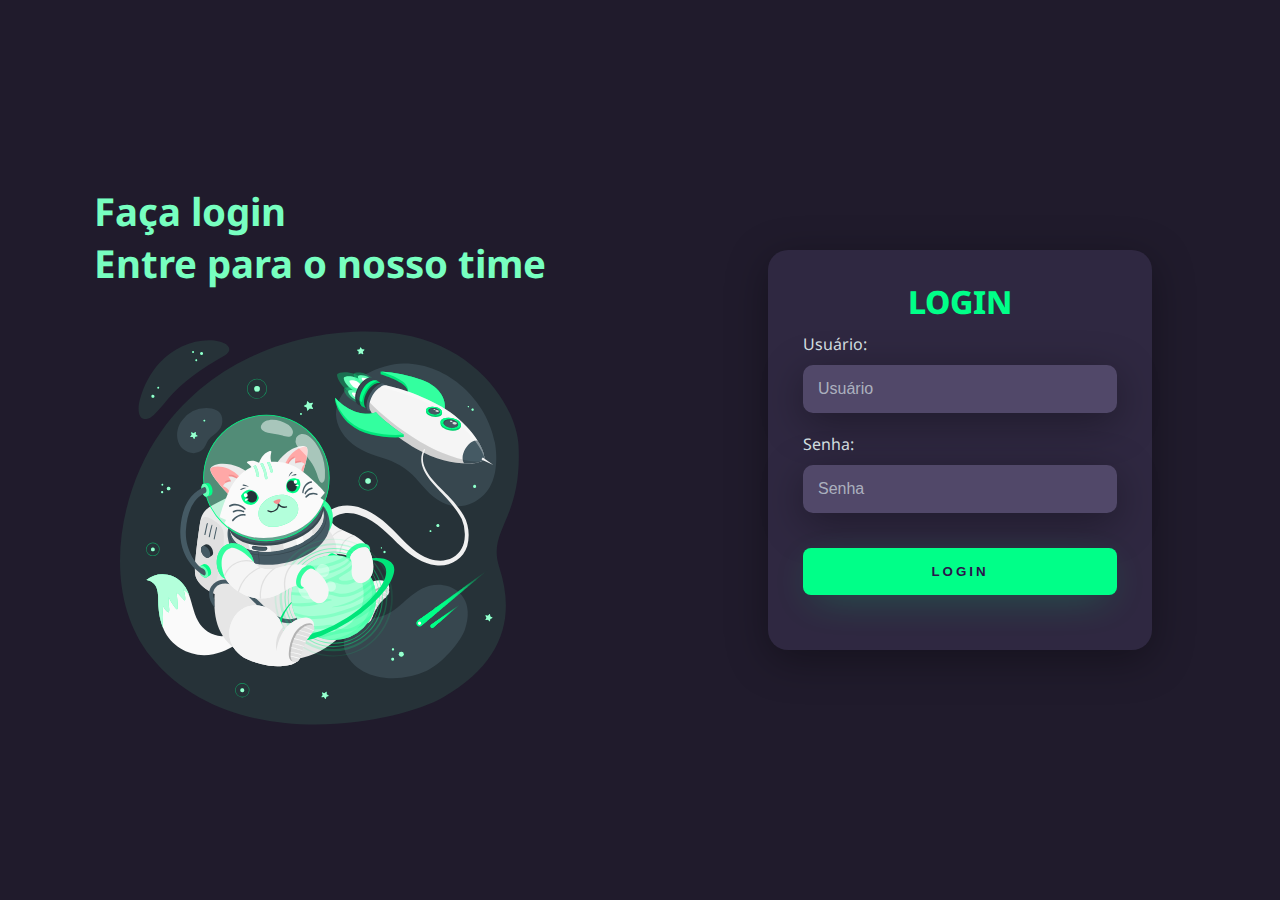
==== index.html @ 926bb823 "atualizado" ====
<!DOCTYPE html>
<html lang="pt-br">
<head>
    <meta charset="UTF-8">
    <meta http-equiv="X-UA-Compatible" content="IE=edge">
    <meta name="viewport" content="width=device-width, initial-scale=1.0">
    <title>Login</title>
    <link rel="stylesheet" href="style.css">
</head>
<body>
    <main class="main-login">
        <section class="left-login">
            <h1>Faça login <br>Entre para o nosso time</h1>
            <img src="cat-astronaut-animate.svg" class="left-login-image" alt="Gato Astronauta">
        </section>
        <section class="right-login">
            <div class="card-login">
                <h1>Login</h1>
                <div class="textfield">
                    <label for="usuario">Usuário: </label>
                    <input type="text" name="usuario" placeholder="Usuário" minlength="40">
                </div>
                <div class="textfield">
                    <label for="senha">Senha: </label>
                    <input type="password" name="senha" placeholder="Senha" maxlength="40">
                </div>
                <button class="btn-login">Login</button>
            </div>
        </section>
        
    </main>
</body>
</html>
---- style.css ----
@import url('https://fonts.googleapis.com/css2?family=Noto+Sans:wght@400;700&display=swap');

* {
    box-sizing: border-box;
}

body {
    margin: 0;
    font-family: 'Noto Sans', sans-serif;
}

.main-login {
    width: 100vw;
    height: 100vh;
    background-color: #201b2c;
    display: flex;
    justify-content: center;
    align-items: center;
}

.main-login .left-login {
    width: 50vw;
    height: 100vh;
    display: flex;
    justify-content: center;
    align-items: center;
    flex-direction: column;
}

.main-login .left-login h1 {
    font-size: 3vw;
    color: #77ffc0;
}

.main-login .left-login .left-login-image {
    width: 33.3vw;
}

.main-login .right-login {
    width: 50vw;
    height: 100vh;
    display: flex;
    justify-content: center;
    align-items: center;
}

.main-login .right-login .card-login {
    width: 60%;
    display: flex;
    justify-content: center;
    align-items: center;
    flex-direction: column;
    padding: 30px 35px;
    background-color: #2f2841;
    border-radius: 20px;
    box-shadow: 0px 10px 40px #00000056;
}

.main-login .right-login .card-login h1 {
    color: #00ff88;
    font-weight: 800;
    margin: 0;
    text-transform: uppercase;
}

.main-login .right-login .card-login .textfield {
    width: 100%;
    display: flex;
    flex-direction: column;
    align-items: flex-start;
    justify-content: center;
    margin: 10px 0px;
}

.main-login .right-login .card-login .textfield input {
    width: 100%;
    border: none;
    border-radius: 10px;
    padding: 15px;
    background: #514869;
    color: #f0ffffde;
    font-size: 12pt;
    box-shadow: 0px 10px 40px #00000056;
    outline: none;
    box-sizing: border-box;
}

.main-login .right-login .card-login .textfield label {
    color: #f0ffffde;
    margin-bottom: 10px;
}

.main-login .right-login .card-login .textfield input::placeholder {
    color: #f0ffff94;
}

.main-login .right-login .card-login .btn-login {
    width: 100%;
    padding: 16px 0px;
    margin: 25px;
    border: none;
    border-radius: 8px;
    outline: none;
    text-transform: uppercase;
    font-weight: 800;
    letter-spacing: 3px;
    color: #2b134b;
    background: #00ff88;
    cursor: pointer;
    box-shadow: 0px 10px 40px -12px #00ff8052;
}

/* Problema de responsividade no Moto G4 deitado. De pé está perfeito*/

@media only screen and (max-width: 950px){
    .main-login .right-login .card-login {
        width: 85%;
    }
}

@media only screen and (max-width: 600px){
    .main-login {
        flex-direction: column;
    }

    .main-login .left-login h1 {
        display: none;
    }

    .main-login .left-login {
        width: 100%;
        height: auto;
    }

    .main-login .right-login {
        width: 100%;
        height: auto;
    }

    .main-login .left-login .left-login-image {
        width: 53vw;
    }

    .main-login .right-login .card-login {
        width: 90%;
    }
}
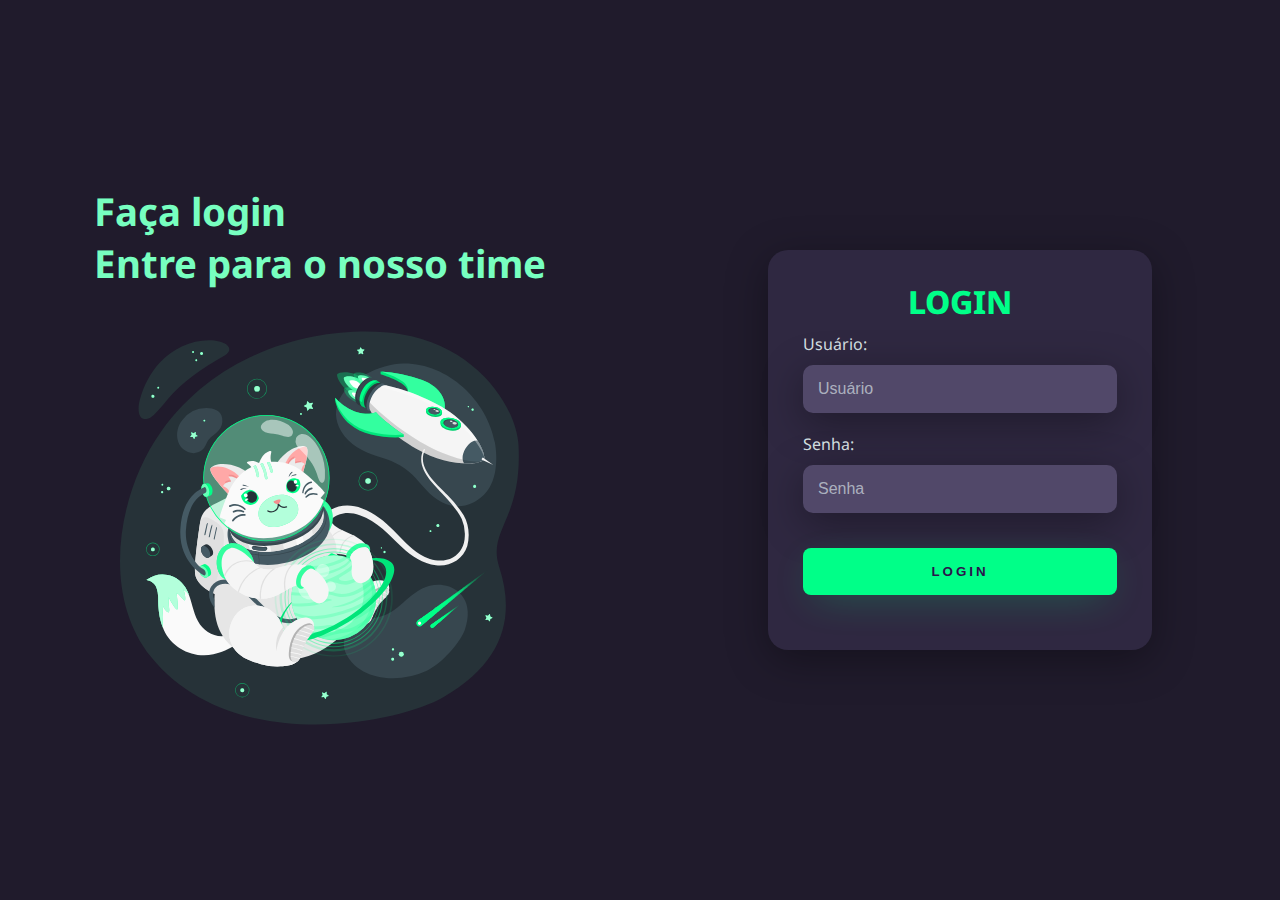
==== commit dc0a0c96: "Merge branch 'master' of https://github.com/Anahahaha22/tela-de-login" ====
--- a/index.html
+++ b/index.html
@@ -30,4 +30,4 @@
         
     </main>
 </body>
-</html>+</html>
